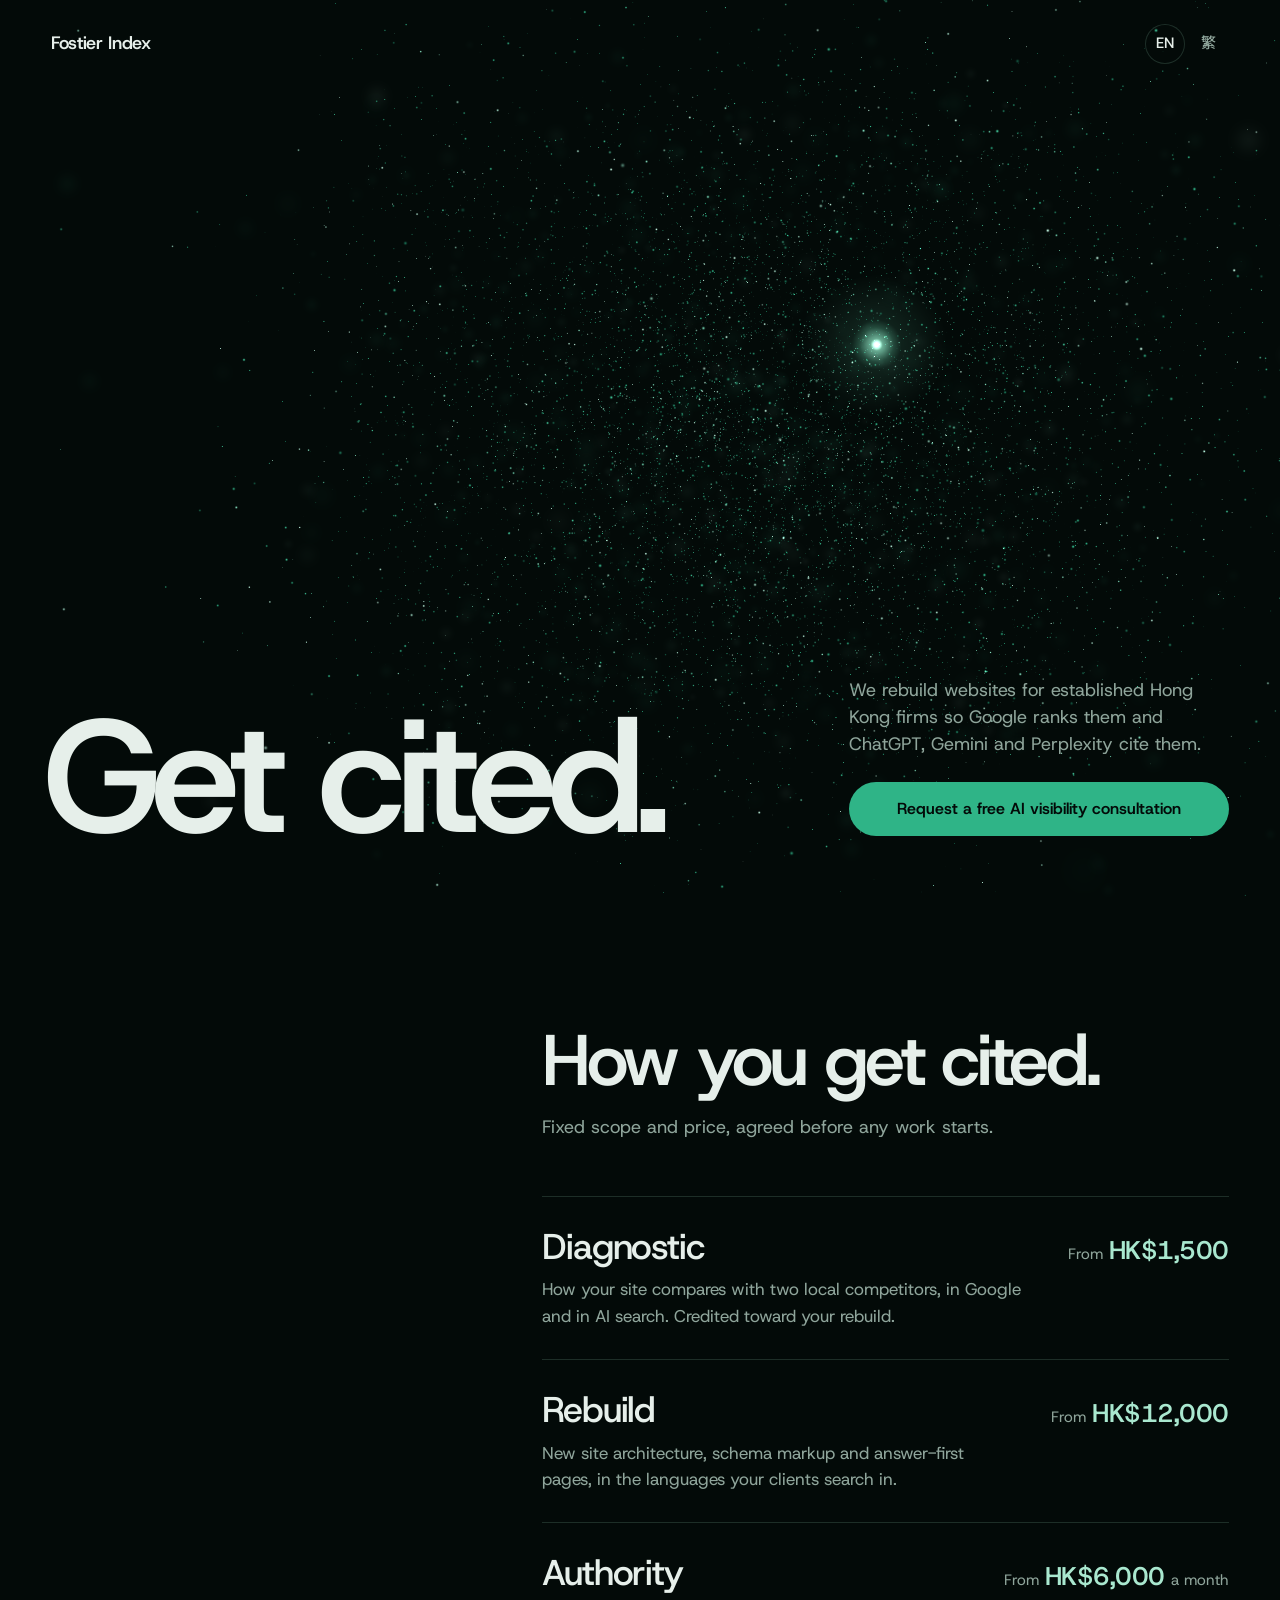
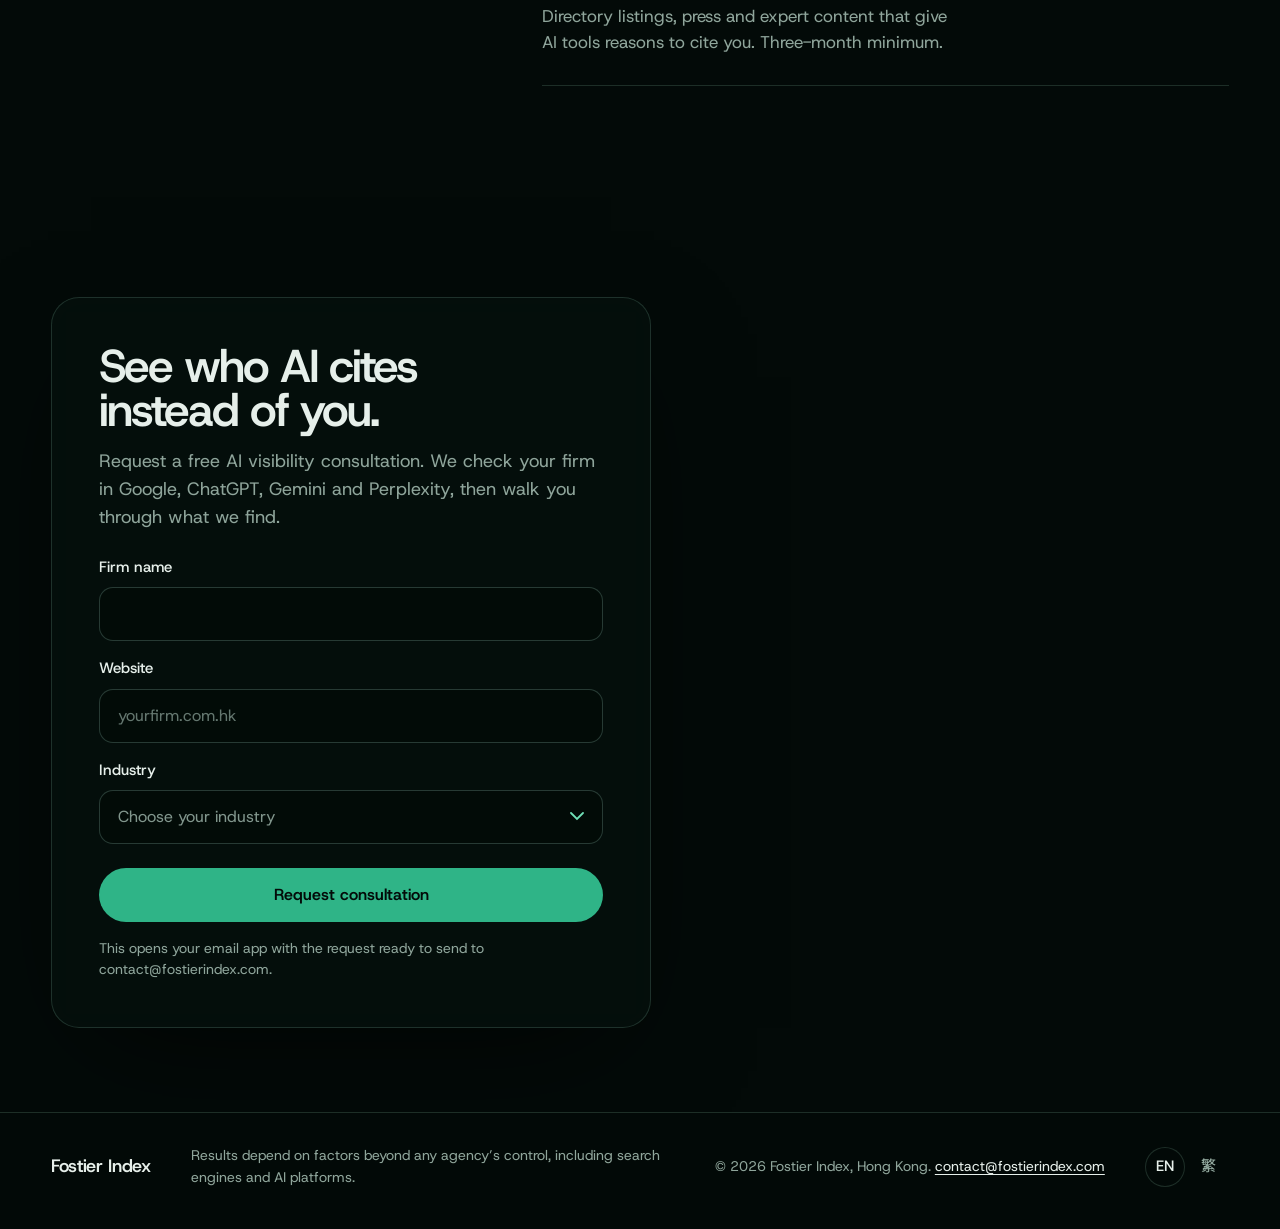
==== site/index.html @ 83406561 "Add Gmail, Outlook and copy fallbacks to the consultation form Browsers without a default email app " ====
<!doctype html>
<html lang="en">
<head>
<meta charset="utf-8">
<meta name="viewport" content="width=device-width, initial-scale=1">
<title>Fostier Index | Get your Hong Kong firm cited by AI search</title>
<meta name="description" content="Fostier Index rebuilds websites for established Hong Kong firms so Google ranks them and ChatGPT, Gemini and Perplexity cite them.">
<link rel="canonical" href="https://fostierindex.com/">
<link rel="alternate" hreflang="en" href="https://fostierindex.com/">
<link rel="alternate" hreflang="zh-Hant-HK" href="https://fostierindex.com/zh-hant/">
<link rel="alternate" hreflang="x-default" href="https://fostierindex.com/">
<meta property="og:type" content="website">
<meta property="og:site_name" content="Fostier Index">
<meta property="og:title" content="Fostier Index | Get your Hong Kong firm cited by AI search">
<meta property="og:description" content="Fostier Index rebuilds websites for established Hong Kong firms so Google ranks them and ChatGPT, Gemini and Perplexity cite them.">
<meta property="og:url" content="https://fostierindex.com/">
<meta property="og:image" content="https://fostierindex.com/assets/og.png">
<meta property="og:image:width" content="1200">
<meta property="og:image:height" content="630">
<meta property="og:locale" content="en_HK">
<meta name="twitter:card" content="summary_large_image">
<meta name="theme-color" content="#030A08">
<link rel="icon" href="assets/favicon.svg" type="image/svg+xml">
<link rel="preconnect" href="https://fonts.googleapis.com">
<link rel="preconnect" href="https://fonts.gstatic.com" crossorigin>
<link rel="stylesheet" href="https://fonts.googleapis.com/css2?family=Host+Grotesk:wght@300..700&family=Noto+Sans+TC:wght@400;500;700&display=swap">
<link rel="stylesheet" href="assets/styles.css">
<script type="application/ld+json">{"@context":"https://schema.org","@graph":[{"@type":"ProfessionalService","@id":"https://fostierindex.com/#org","name":"Fostier Index","url":"https://fostierindex.com/","email":"contact@fostierindex.com","image":"https://fostierindex.com/assets/og.png","description":"Fostier Index rebuilds websites for established Hong Kong firms so Google ranks them and ChatGPT, Gemini and Perplexity cite them.","address":{"@type":"PostalAddress","addressLocality":"Hong Kong","addressCountry":"HK"},"areaServed":{"@type":"City","name":"Hong Kong"},"availableLanguage":["en","zh-Hant"],"knowsAbout":["Search engine optimization","Answer engine optimization","Generative engine optimization"],"makesOffer":[{"@type":"Offer","itemOffered":{"@type":"Service","name":"AEO/GEO Diagnostic"},"priceSpecification":{"@type":"PriceSpecification","priceCurrency":"HKD","minPrice":1500}},{"@type":"Offer","itemOffered":{"@type":"Service","name":"SEO/GEO website rebuild"},"priceSpecification":{"@type":"PriceSpecification","priceCurrency":"HKD","minPrice":12000}},{"@type":"Offer","itemOffered":{"@type":"Service","name":"Monthly authority and GEO retainer"},"priceSpecification":{"@type":"UnitPriceSpecification","priceCurrency":"HKD","minPrice":6000,"unitCode":"MON"}}]},{"@type":"WebPage","@id":"https://fostierindex.com/#page","url":"https://fostierindex.com/","name":"Fostier Index | Get your Hong Kong firm cited by AI search","inLanguage":"en","about":{"@id":"https://fostierindex.com/#org"}}]}</script>
</head>
<body>
<a class="skip" href="#main">Skip to content</a>

<canvas class="stage" data-field aria-hidden="true"></canvas>
<div class="veil" data-veil aria-hidden="true"></div>

<header class="top">
  <a class="word" href="./">Fostier Index</a>
  <nav class="langs" aria-label="Language"><a href="./" hreflang="en" lang="en" aria-label="English" aria-current="page">EN</a><a href="zh-hant/" hreflang="zh-Hant-HK" lang="zh-Hant-HK" aria-label="繁體中文">繁</a></nav>
</header>

<main id="main">
  <section class="hero" data-scene>
    <p class="sr-only">A field of fine jade light, like the sources of the web. One point shines brighter than the rest.</p>
    <h1>Get cited.</h1>
    <div class="hero-side">
      <p class="lede">We rebuild websites for established Hong Kong firms so Google ranks them and ChatGPT, Gemini and Perplexity cite them.</p>
      <a class="btn" href="#consult">Request a free AI visibility consultation</a>
    </div>
  </section>

  <section class="scene services" id="services" data-scene aria-labelledby="svc-h">
    <div class="services-body">
      <h2 id="svc-h">How you get cited.</h2>
      <p class="sub">Fixed scope and price, agreed before any work starts.</p>
      <ol class="menu">
        <li>
          <div class="menu-what"><h3>Diagnostic</h3><p>How your site compares with two local competitors, in Google and in AI search. Credited toward your rebuild.</p></div>
          <p class="price"><span>From</span> <b>HK$1,500</b> <span></span></p>
        </li>
        <li>
          <div class="menu-what"><h3>Rebuild</h3><p>New site architecture, schema markup and answer-first pages, in the languages your clients search in.</p></div>
          <p class="price"><span>From</span> <b>HK$12,000</b> <span></span></p>
        </li>
        <li>
          <div class="menu-what"><h3>Authority</h3><p>Directory listings, press and expert content that give AI tools reasons to cite you. Three-month minimum.</p></div>
          <p class="price"><span>From</span> <b>HK$6,000</b> <span>a month</span></p>
        </li>
      </ol>
    </div>
  </section>

  <section class="scene consult" id="consult" data-scene aria-labelledby="c-h">
    <form class="panel" data-consult data-email="contact@fostierindex.com" data-subject="Free AI visibility consultation" data-opened="Your email app should open with the request filled in.">
      <h2 id="c-h">See who AI cites instead of you.</h2>
      <p class="sub">Request a free AI visibility consultation. We check your firm in Google, ChatGPT, Gemini and Perplexity, then walk you through what we find.</p>
      <div class="field">
        <label for="firm">Firm name</label>
        <input id="firm" name="firm" type="text" autocomplete="organization" required>
      </div>
      <div class="field">
        <label for="site">Website</label>
        <input id="site" name="site" type="text" inputmode="url" autocomplete="url" placeholder="yourfirm.com.hk" required>
      </div>
      <div class="field">
        <label for="industry">Industry</label>
        <select id="industry" name="industry" required>
          <option value="" disabled selected>Choose your industry</option>
          <option value="Law firm">Law firm</option><option value="Medical or dental clinic">Medical or dental clinic</option><option value="Wealth or immigration advisory">Wealth or immigration advisory</option><option value="B2B consultancy">B2B consultancy</option><option value="Property or luxury">Property or luxury</option><option value="Other">Other</option>
        </select>
      </div>
      <button class="btn" type="submit">Request consultation</button>
      <p class="note" data-note role="status">This opens your email app with the request ready to send to contact@fostierindex.com.</p>
      <div class="fallback" data-fallback hidden>
        <p>Nothing opened? Send it another way:</p>
        <div class="fallback-actions">
          <a class="btn btn-quiet" data-gmail target="_blank" rel="noopener">Gmail</a>
          <a class="btn btn-quiet" data-outlook target="_blank" rel="noopener">Outlook</a>
          <button class="btn btn-quiet" type="button" data-copy data-copied="Copied" data-copied-note="Copied. Paste it into an email to contact@fostierindex.com.">Copy request</button>
        </div>
      </div>
    </form>
  </section>
</main>

<footer class="foot">
  <p class="word">Fostier Index</p>
  <p class="foot-promise">Results depend on factors beyond any agency’s control, including search engines and AI platforms.</p>
  <p class="foot-meta">© 2026 Fostier Index, Hong Kong. <a href="mailto:contact@fostierindex.com">contact@fostierindex.com</a></p>
  <nav class="langs" aria-label="Language"><a href="./" hreflang="en" lang="en" aria-label="English" aria-current="page">EN</a><a href="zh-hant/" hreflang="zh-Hant-HK" lang="zh-Hant-HK" aria-label="繁體中文">繁</a></nav>
</footer>

<script src="assets/three.min.js"></script>
<script src="assets/field.js"></script>
<script src="assets/consult.js"></script>
</body>
</html>
---- site/assets/styles.css ----
/* Fostier Index — obsidian and jade. */

:root {
  --obsidian: #030A08;
  --deep: #0D3A2C;
  --jade: #2FB487;
  --jade-hi: #6FE0B6;
  --pale: #A9E8CF;
  --mist: #E6EFEA;
  --muted: #8FA59B;
  --line: rgba(169, 232, 207, .16);

  --sans: "Host Grotesk", "Noto Sans TC", system-ui, -apple-system, "Segoe UI", sans-serif;
  --gutter: clamp(16px, 4vw, 56px);
  --ease: cubic-bezier(.2, .7, .2, 1);
  color-scheme: dark;
}

*, *::before, *::after { box-sizing: border-box; }
html { -webkit-text-size-adjust: 100%; }
body {
  margin: 0;
  background: var(--obsidian);
  color: var(--mist);
  font: 400 1.0625rem/1.55 var(--sans);
  -webkit-font-smoothing: antialiased;
  overflow-x: hidden;
}
h1, p { margin: 0; }
a { color: inherit; }
:focus-visible { outline: 2px solid var(--jade-hi); outline-offset: 4px; border-radius: 4px; }

.sr-only { position: absolute; width: 1px; height: 1px; overflow: hidden; clip: rect(0 0 0 0); clip-path: inset(50%); white-space: nowrap; }
.skip { position: absolute; left: 16px; top: -60px; z-index: 20; padding: 10px 16px; border-radius: 999px; background: var(--jade); color: var(--obsidian); font-weight: 600; text-decoration: none; }
.skip:focus { top: 16px; }

/* ---------- 3D stage ---------- */

.stage { position: fixed; inset: 0; width: 100%; height: 100%; display: block; z-index: 0; }
.no-webgl .stage { background: radial-gradient(60% 50% at 62% 42%, rgba(47, 180, 135, .28), transparent 70%), var(--obsidian); }

.veil { position: fixed; inset: 0; z-index: 1; background: var(--obsidian); opacity: 0; pointer-events: none; }

/* ---------- Header ---------- */

.top {
  position: relative; z-index: 2;
  display: flex; align-items: center; gap: 24px;
  padding: 24px var(--gutter);
}
.word { margin-right: auto; text-decoration: none; font-weight: 600; font-size: 1.125rem; letter-spacing: -0.02em; }
.langs { display: flex; gap: 4px; }
.langs a { display: inline-grid; place-items: center; min-width: 40px; height: 40px; border-radius: 999px; text-decoration: none; font-size: .9375rem; font-weight: 500; color: var(--muted); }
.langs a:hover { color: var(--mist); }
.langs a[aria-current="page"] { color: var(--mist); box-shadow: inset 0 0 0 1px var(--line); }

.btn {
  display: inline-flex; align-items: center; justify-content: center;
  min-height: 54px; padding: 0 26px; border-radius: 999px;
  background: var(--jade); color: var(--obsidian);
  font: 600 1rem/1.15 var(--sans); text-decoration: none; text-align: center;
  box-shadow: 0 0 0 0 rgba(47, 180, 135, 0);
  transition: background-color .25s var(--ease), box-shadow .25s var(--ease);
}
.btn:hover { background: var(--jade-hi); box-shadow: 0 0 40px rgba(47, 180, 135, .45); }
.btn-quiet { min-height: 42px; padding: 0 18px; background: transparent; color: var(--mist); box-shadow: inset 0 0 0 1px var(--line); font-size: .9375rem; }
.btn-quiet:hover { background: rgba(169, 232, 207, .08); box-shadow: inset 0 0 0 1px rgba(169, 232, 207, .4); }

/* ---------- Hero ---------- */

main { position: relative; z-index: 2; }

.hero {
  min-height: calc(100svh - 88px);
  display: grid;
  grid-template-columns: minmax(0, 1fr) minmax(0, 380px);
  align-items: end;
  gap: 32px 56px;
  padding: 0 var(--gutter) clamp(32px, 6vh, 64px);
  pointer-events: none;
}
.hero a { pointer-events: auto; }

.hero h1 {
  font-size: clamp(4.25rem, 12.5vw, 13rem);
  font-weight: 600;
  line-height: .86;
  letter-spacing: -0.055em;
  margin-left: -0.05em;
  color: var(--mist);
}
:lang(zh-Hant-HK) .hero h1 { font-family: "Noto Sans TC", var(--sans); font-weight: 700; letter-spacing: 0; line-height: 1; font-size: clamp(3.5rem, 10vw, 10rem); }

.hero-side { display: grid; gap: 24px; padding-bottom: .6rem; }
.lede { font-size: 1.125rem; line-height: 1.5; color: var(--muted); text-wrap: pretty; }
:lang(zh-Hant-HK) .lede { line-height: 1.8; }

/* ---------- Scenes after the hero ---------- */

.scene {
  position: relative;
  min-height: 100svh;
  display: grid;
  align-items: center;
  padding: clamp(96px, 14vh, 160px) var(--gutter);
}

h2 {
  margin: 0;
  font-size: clamp(2.5rem, 5.6vw, 5.5rem);
  font-weight: 600;
  line-height: .95;
  letter-spacing: -0.045em;
  text-wrap: balance;
}
:lang(zh-Hant-HK) h2 { font-family: "Noto Sans TC", var(--sans); font-weight: 700; letter-spacing: 0; line-height: 1.15; }
.sub { margin-top: 20px; max-width: 46ch; font-size: 1.125rem; line-height: 1.55; color: var(--muted); text-wrap: pretty; }
:lang(zh-Hant-HK) .sub { line-height: 1.8; }

/* Services: a price list on the right, the prism on the left */
.services { grid-template-columns: minmax(0, 5fr) minmax(0, 7fr); }
.services-body { grid-column: 2; }
.menu { list-style: none; margin: clamp(40px, 6vh, 64px) 0 0; padding: 0; border-bottom: 1px solid var(--line); }
.menu li {
  display: grid; grid-template-columns: minmax(0, 1fr) auto; gap: 8px 40px; align-items: baseline;
  padding: 30px 0; border-top: 1px solid var(--line);
}
.menu h3 { margin: 0; font-size: clamp(1.75rem, 2.8vw, 2.5rem); font-weight: 500; letter-spacing: -0.03em; line-height: 1.1; }
.menu-what p { margin-top: 10px; max-width: 44ch; color: var(--muted); text-wrap: pretty; }
.price { display: flex; align-items: baseline; gap: .4em; white-space: nowrap; color: var(--muted); font-size: .9375rem; }
.price b { font-size: clamp(1.375rem, 2vw, 1.75rem); font-weight: 600; letter-spacing: -0.02em; color: var(--pale); font-variant-numeric: tabular-nums; }
.price span:empty { display: none; }

/* Consultation: a glass panel on the left, the prism on the right */
.consult { grid-template-columns: minmax(0, 600px) minmax(0, 1fr); padding-block: clamp(64px, 9vh, 120px); }
.panel {
  display: grid; gap: 16px;
  padding: clamp(28px, 4vw, 48px);
  border-radius: 28px;
  background: rgba(5, 18, 14, .66);
  box-shadow: inset 0 0 0 1px var(--line), 0 40px 120px -40px rgba(0, 0, 0, .8);
  backdrop-filter: blur(16px); -webkit-backdrop-filter: blur(16px);
}
.panel h2 { font-size: clamp(2.125rem, 3.6vw, 3.25rem); }
.panel .sub { margin: 0 0 8px; }
.field { display: grid; gap: 8px; }
.field label { font-size: .9375rem; font-weight: 500; color: var(--mist); }
.field input, .field select {
  width: 100%; min-height: 54px; padding: 0 18px;
  border: 1px solid rgba(169, 232, 207, .22); border-radius: 14px;
  background: rgba(3, 10, 8, .7); color: var(--mist);
  font: 400 1rem/1.2 var(--sans);
  transition: border-color .2s var(--ease), box-shadow .2s var(--ease);
}
.field input::placeholder { color: rgba(143, 165, 155, .7); }
.field select {
  appearance: none; -webkit-appearance: none; cursor: pointer;
  padding-right: 48px;
  background-image: url("data:image/svg+xml,%3Csvg xmlns='http://www.w3.org/2000/svg' width='14' height='9' viewBox='0 0 14 9'%3E%3Cpath d='M1 1l6 6 6-6' fill='none' stroke='%236FE0B6' stroke-width='1.8' stroke-linecap='round'/%3E%3C/svg%3E");
  background-repeat: no-repeat; background-position: right 18px center;
}
.field select:invalid { color: rgba(143, 165, 155, .9); }
.field option { background: #07150f; color: var(--mist); }
.field input:hover, .field select:hover { border-color: rgba(169, 232, 207, .4); }
.field input:focus, .field select:focus { outline: none; border-color: var(--jade-hi); box-shadow: 0 0 0 3px rgba(47, 180, 135, .25); }
.panel .btn { margin-top: 8px; width: 100%; border: 0; cursor: pointer; }
.note { font-size: .875rem; line-height: 1.5; color: var(--muted); }
.note.done { color: var(--pale); }
.fallback { display: grid; gap: 10px; font-size: .875rem; color: var(--muted); }
.fallback[hidden] { display: none; }
.fallback-actions { display: flex; flex-wrap: wrap; gap: 8px; }
.panel .fallback .btn { width: auto; margin-top: 0; min-height: 40px; padding: 0 16px; font-size: .875rem; cursor: pointer; border: 0; }

/* Footer */
.foot {
  position: relative; z-index: 2;
  display: grid; grid-template-columns: auto minmax(0, 1fr) auto auto; align-items: center; gap: 16px 40px;
  padding: 32px var(--gutter) 40px;
  border-top: 1px solid var(--line);
  background: rgba(3, 10, 8, .85);
  font-size: .875rem; color: var(--muted);
}
.foot .word { margin: 0; color: var(--mist); }
.foot-promise { max-width: 60ch; text-wrap: pretty; }
.foot-meta a { color: var(--mist); text-underline-offset: 3px; }

/* 404 */
.lost-page { background: radial-gradient(60% 50% at 70% 40%, rgba(47, 180, 135, .22), transparent 70%), var(--obsidian); min-height: 100vh; }
.lost { display: grid; gap: 24px; justify-items: start; padding: 12vh var(--gutter); }
.lost h1 { font-size: clamp(3rem, 8vw, 7rem); font-weight: 600; letter-spacing: -0.05em; line-height: .95; }

@media (max-width: 959px) {
  .services, .consult { grid-template-columns: 1fr; }
  .services-body { grid-column: 1; }
  .foot { grid-template-columns: 1fr; }
}

@media (max-width: 959px) {
  .services { align-items: start; padding-top: 38svh; }
  .consult { align-items: start; padding-top: 30svh; }
}

@media (max-width: 860px) {
  .hero { grid-template-columns: 1fr; align-content: end; gap: 20px; }
  .hero-side { padding-bottom: 0; }
}

@media (max-width: 560px) {
  .top { gap: 8px; padding-block: 16px; }
  .hero .btn { width: 100%; }
  .hero h1 { font-size: clamp(4.25rem, 19vw, 5.25rem); }
  .menu li { grid-template-columns: 1fr; padding: 24px 0; }
  .price { margin-top: 6px; }
  .panel { border-radius: 22px; }
}

@media (prefers-reduced-motion: reduce) {
  *, *::before, *::after { transition-duration: .01ms !important; animation: none !important; }
}

:lang(zh-Hant-HK) .menu-what p, :lang(zh-Hant-HK) .note { line-height: 1.8; }
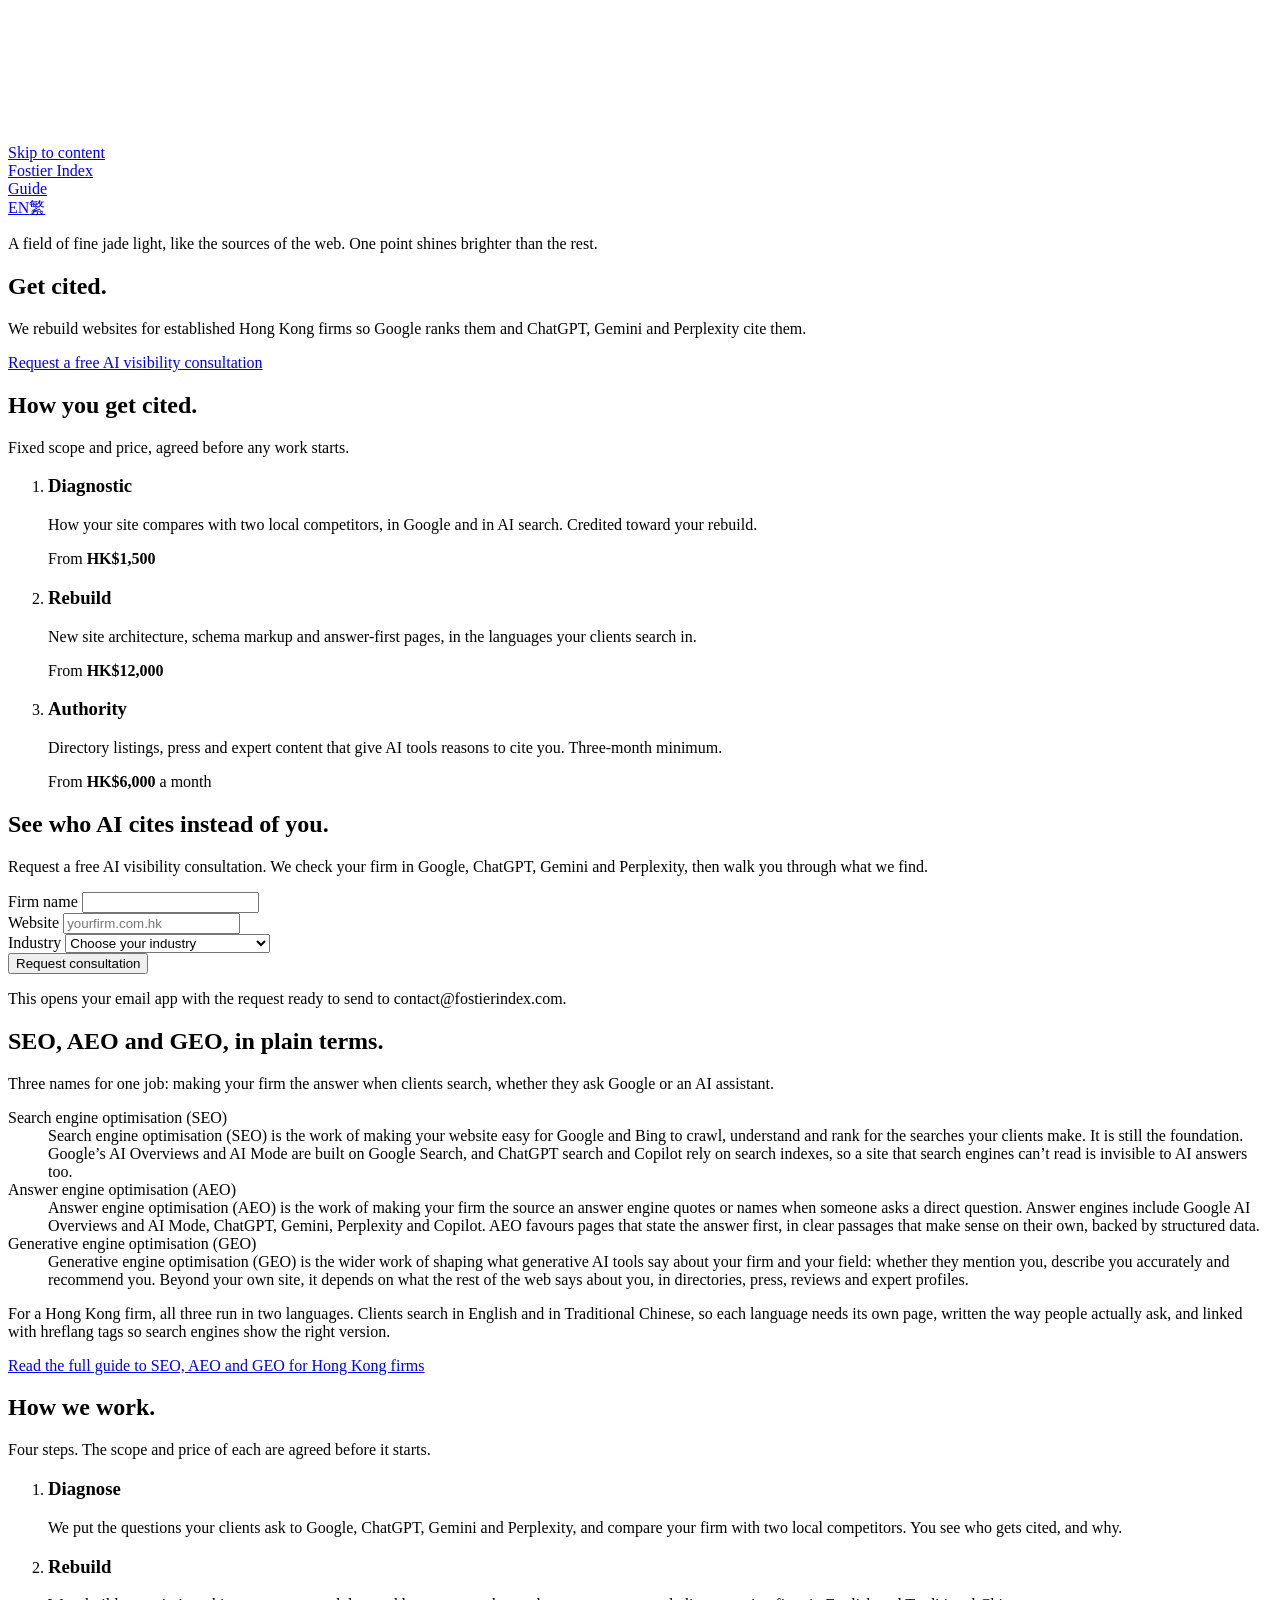
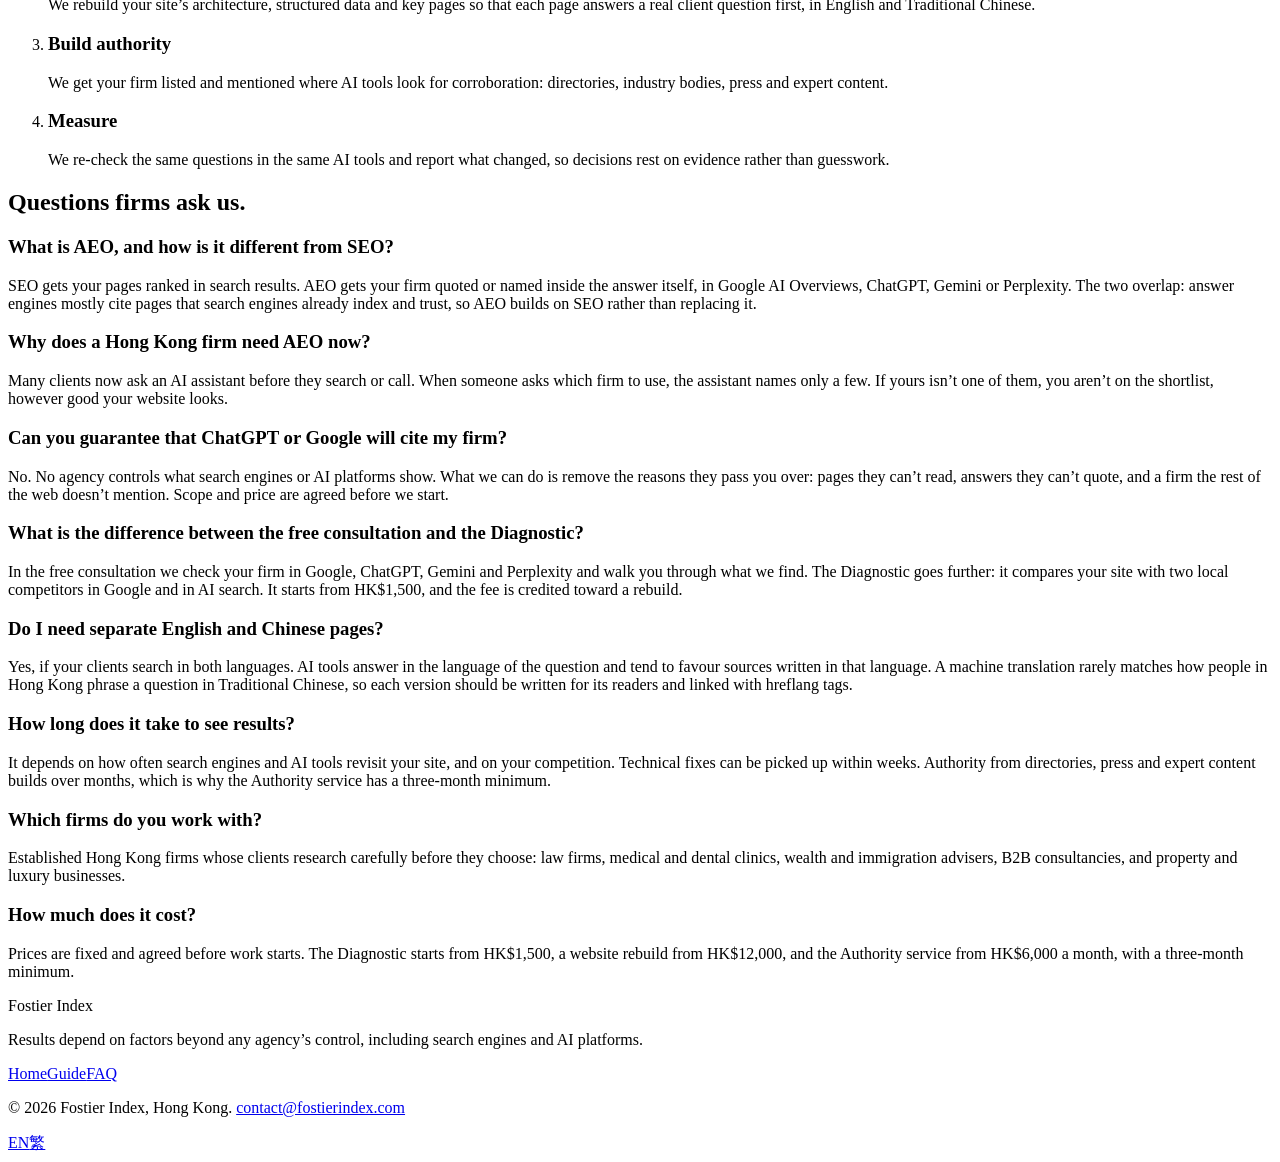
==== commit ee2525eb: "AEO: answer-first content, guide page, expanded JSON-LD, crawler files and headers - Home (EN and zh" ====
--- a/site/index.html
+++ b/site/index.html
@@ -18,14 +18,16 @@
 <meta property="og:image:width" content="1200">
 <meta property="og:image:height" content="630">
 <meta property="og:locale" content="en_HK">
+<meta property="og:locale:alternate" content="zh_HK">
 <meta name="twitter:card" content="summary_large_image">
 <meta name="theme-color" content="#030A08">
-<link rel="icon" href="assets/favicon.svg" type="image/svg+xml">
+<link rel="icon" href="/assets/favicon.svg?v=d45d0d1fda" type="image/svg+xml">
 <link rel="preconnect" href="https://fonts.googleapis.com">
 <link rel="preconnect" href="https://fonts.gstatic.com" crossorigin>
 <link rel="stylesheet" href="https://fonts.googleapis.com/css2?family=Host+Grotesk:wght@300..700&family=Noto+Sans+TC:wght@400;500;700&display=swap">
-<link rel="stylesheet" href="assets/styles.css">
-<script type="application/ld+json">{"@context":"https://schema.org","@graph":[{"@type":"ProfessionalService","@id":"https://fostierindex.com/#org","name":"Fostier Index","url":"https://fostierindex.com/","email":"contact@fostierindex.com","image":"https://fostierindex.com/assets/og.png","description":"Fostier Index rebuilds websites for established Hong Kong firms so Google ranks them and ChatGPT, Gemini and Perplexity cite them.","address":{"@type":"PostalAddress","addressLocality":"Hong Kong","addressCountry":"HK"},"areaServed":{"@type":"City","name":"Hong Kong"},"availableLanguage":["en","zh-Hant"],"knowsAbout":["Search engine optimization","Answer engine optimization","Generative engine optimization"],"makesOffer":[{"@type":"Offer","itemOffered":{"@type":"Service","name":"AEO/GEO Diagnostic"},"priceSpecification":{"@type":"PriceSpecification","priceCurrency":"HKD","minPrice":1500}},{"@type":"Offer","itemOffered":{"@type":"Service","name":"SEO/GEO website rebuild"},"priceSpecification":{"@type":"PriceSpecification","priceCurrency":"HKD","minPrice":12000}},{"@type":"Offer","itemOffered":{"@type":"Service","name":"Monthly authority and GEO retainer"},"priceSpecification":{"@type":"UnitPriceSpecification","priceCurrency":"HKD","minPrice":6000,"unitCode":"MON"}}]},{"@type":"WebPage","@id":"https://fostierindex.com/#page","url":"https://fostierindex.com/","name":"Fostier Index | Get your Hong Kong firm cited by AI search","inLanguage":"en","about":{"@id":"https://fostierindex.com/#org"}}]}</script>
+<link rel="stylesheet" href="/assets/styles.css?v=5ec2d3585e">
+<script type="application/ld+json">{"@context":"https://schema.org","@graph":[{"@type":"ProfessionalService","@id":"https://fostierindex.com/#org","name":"Fostier Index","url":"https://fostierindex.com/","logo":{"@type":"ImageObject","@id":"https://fostierindex.com/#logo","url":"https://fostierindex.com/assets/logo.png","contentUrl":"https://fostierindex.com/assets/logo.png","width":512,"height":512,"caption":"Fostier Index"},"image":"https://fostierindex.com/assets/og.png","description":"Fostier Index rebuilds websites for established Hong Kong firms so Google ranks them and ChatGPT, Gemini and Perplexity cite them.","slogan":"Get cited.","email":"contact@fostierindex.com","address":{"@type":"PostalAddress","addressLocality":"Hong Kong","addressCountry":"HK"},"areaServed":{"@type":"AdministrativeArea","name":"Hong Kong","sameAs":"https://www.wikidata.org/wiki/Q8646"},"availableLanguage":[{"@type":"Language","name":"English","alternateName":"en"},{"@type":"Language","name":"Chinese (Traditional, Hong Kong)","alternateName":"zh-Hant-HK"}],"contactPoint":[{"@type":"ContactPoint","contactType":"sales","email":"contact@fostierindex.com","url":"https://fostierindex.com/#consult","areaServed":"HK","availableLanguage":["English","Chinese"]}],"knowsAbout":["Search engine optimization","Answer engine optimization","Generative engine optimization","Structured data","International SEO"],"hasOfferCatalog":{"@type":"OfferCatalog","name":"How you get cited.","itemListElement":[{"@type":"Offer","itemOffered":{"@id":"https://fostierindex.com/#service-diagnostic"},"priceSpecification":{"@type":"PriceSpecification","priceCurrency":"HKD","minPrice":1500},"url":"https://fostierindex.com/#services"},{"@type":"Offer","itemOffered":{"@id":"https://fostierindex.com/#service-rebuild"},"priceSpecification":{"@type":"PriceSpecification","priceCurrency":"HKD","minPrice":12000},"url":"https://fostierindex.com/#services"},{"@type":"Offer","itemOffered":{"@id":"https://fostierindex.com/#service-authority"},"priceSpecification":{"@type":"UnitPriceSpecification","priceCurrency":"HKD","minPrice":6000,"unitCode":"MON","referenceQuantity":{"@type":"QuantitativeValue","value":1,"unitCode":"MON"}},"url":"https://fostierindex.com/#services"}]}},{"@type":"WebSite","@id":"https://fostierindex.com/#website","url":"https://fostierindex.com/","name":"Fostier Index","inLanguage":["en","zh-Hant-HK"],"publisher":{"@id":"https://fostierindex.com/#org"}},{"@type":"Service","@id":"https://fostierindex.com/#service-diagnostic","name":"AEO/GEO Diagnostic","description":"How your site compares with two local competitors, in Google and in AI search. Credited toward your rebuild.","serviceType":"AEO and GEO audit","provider":{"@id":"https://fostierindex.com/#org"},"areaServed":{"@type":"AdministrativeArea","name":"Hong Kong","sameAs":"https://www.wikidata.org/wiki/Q8646"},"availableLanguage":[{"@type":"Language","name":"English","alternateName":"en"},{"@type":"Language","name":"Chinese (Traditional, Hong Kong)","alternateName":"zh-Hant-HK"}],"offers":{"@type":"Offer","priceSpecification":{"@type":"PriceSpecification","priceCurrency":"HKD","minPrice":1500}}},{"@type":"Service","@id":"https://fostierindex.com/#service-rebuild","name":"SEO/GEO website rebuild","description":"New site architecture, schema markup and answer-first pages, in the languages your clients search in.","serviceType":"Website redesign for SEO, AEO and GEO","provider":{"@id":"https://fostierindex.com/#org"},"areaServed":{"@type":"AdministrativeArea","name":"Hong Kong","sameAs":"https://www.wikidata.org/wiki/Q8646"},"availableLanguage":[{"@type":"Language","name":"English","alternateName":"en"},{"@type":"Language","name":"Chinese (Traditional, Hong Kong)","alternateName":"zh-Hant-HK"}],"offers":{"@type":"Offer","priceSpecification":{"@type":"PriceSpecification","priceCurrency":"HKD","minPrice":12000}}},{"@type":"Service","@id":"https://fostierindex.com/#service-authority","name":"Monthly authority and GEO retainer","description":"Directory listings, press and expert content that give AI tools reasons to cite you. Three-month minimum.","serviceType":"Authority building and GEO retainer","provider":{"@id":"https://fostierindex.com/#org"},"areaServed":{"@type":"AdministrativeArea","name":"Hong Kong","sameAs":"https://www.wikidata.org/wiki/Q8646"},"availableLanguage":[{"@type":"Language","name":"English","alternateName":"en"},{"@type":"Language","name":"Chinese (Traditional, Hong Kong)","alternateName":"zh-Hant-HK"}],"offers":{"@type":"Offer","priceSpecification":{"@type":"UnitPriceSpecification","priceCurrency":"HKD","minPrice":6000,"unitCode":"MON","referenceQuantity":{"@type":"QuantitativeValue","value":1,"unitCode":"MON"}}}},{"@type":"WebPage","@id":"https://fostierindex.com/#page","url":"https://fostierindex.com/","name":"Fostier Index | Get your Hong Kong firm cited by AI search","description":"Fostier Index rebuilds websites for established Hong Kong firms so Google ranks them and ChatGPT, Gemini and Perplexity cite them.","inLanguage":"en","isPartOf":{"@id":"https://fostierindex.com/#website"},"about":{"@id":"https://fostierindex.com/#org"},"primaryImageOfPage":{"@type":"ImageObject","url":"https://fostierindex.com/assets/og.png"},"dateModified":"2026-11-28","hasPart":[{"@id":"https://fostierindex.com/#faq"},{"@id":"https://fostierindex.com/#definitions"}]},{"@type":"FAQPage","@id":"https://fostierindex.com/#faq","url":"https://fostierindex.com/#faq","name":"Questions firms ask us.","inLanguage":"en","isPartOf":{"@id":"https://fostierindex.com/#page"},"mainEntity":[{"@type":"Question","name":"What is AEO, and how is it different from SEO?","acceptedAnswer":{"@type":"Answer","text":"SEO gets your pages ranked in search results. AEO gets your firm quoted or named inside the answer itself, in Google AI Overviews, ChatGPT, Gemini or Perplexity. The two overlap: answer engines mostly cite pages that search engines already index and trust, so AEO builds on SEO rather than replacing it."}},{"@type":"Question","name":"Why does a Hong Kong firm need AEO now?","acceptedAnswer":{"@type":"Answer","text":"Many clients now ask an AI assistant before they search or call. When someone asks which firm to use, the assistant names only a few. If yours isn’t one of them, you aren’t on the shortlist, however good your website looks."}},{"@type":"Question","name":"Can you guarantee that ChatGPT or Google will cite my firm?","acceptedAnswer":{"@type":"Answer","text":"No. No agency controls what search engines or AI platforms show. What we can do is remove the reasons they pass you over: pages they can’t read, answers they can’t quote, and a firm the rest of the web doesn’t mention. Scope and price are agreed before we start."}},{"@type":"Question","name":"What is the difference between the free consultation and the Diagnostic?","acceptedAnswer":{"@type":"Answer","text":"In the free consultation we check your firm in Google, ChatGPT, Gemini and Perplexity and walk you through what we find. The Diagnostic goes further: it compares your site with two local competitors in Google and in AI search. It starts from HK$1,500, and the fee is credited toward a rebuild."}},{"@type":"Question","name":"Do I need separate English and Chinese pages?","acceptedAnswer":{"@type":"Answer","text":"Yes, if your clients search in both languages. AI tools answer in the language of the question and tend to favour sources written in that language. A machine translation rarely matches how people in Hong Kong phrase a question in Traditional Chinese, so each version should be written for its readers and linked with hreflang tags."}},{"@type":"Question","name":"How long does it take to see results?","acceptedAnswer":{"@type":"Answer","text":"It depends on how often search engines and AI tools revisit your site, and on your competition. Technical fixes can be picked up within weeks. Authority from directories, press and expert content builds over months, which is why the Authority service has a three-month minimum."}},{"@type":"Question","name":"Which firms do you work with?","acceptedAnswer":{"@type":"Answer","text":"Established Hong Kong firms whose clients research carefully before they choose: law firms, medical and dental clinics, wealth and immigration advisers, B2B consultancies, and property and luxury businesses."}},{"@type":"Question","name":"How much does it cost?","acceptedAnswer":{"@type":"Answer","text":"Prices are fixed and agreed before work starts. The Diagnostic starts from HK$1,500, a website rebuild from HK$12,000, and the Authority service from HK$6,000 a month, with a three-month minimum."}}]},{"@type":"DefinedTermSet","@id":"https://fostierindex.com/#definitions","name":"SEO, AEO and GEO, in plain terms.","inLanguage":"en","hasDefinedTerm":[{"@type":"DefinedTerm","@id":"https://fostierindex.com/#term-seo","name":"Search engine optimisation","alternateName":"SEO","description":"Search engine optimisation (SEO) is the work of making your website easy for Google and Bing to crawl, understand and rank for the searches your clients make. It is still the foundation. Google’s AI Overviews and AI Mode are built on Google Search, and ChatGPT search and Copilot rely on search indexes, so a site that search engines can’t read is invisible to AI answers too.","inDefinedTermSet":{"@id":"https://fostierindex.com/#definitions"}},{"@type":"DefinedTerm","@id":"https://fostierindex.com/#term-aeo","name":"Answer engine optimisation","alternateName":"AEO","description":"Answer engine optimisation (AEO) is the work of making your firm the source an answer engine quotes or names when someone asks a direct question. Answer engines include Google AI Overviews and AI Mode, ChatGPT, Gemini, Perplexity and Copilot. AEO favours pages that state the answer first, in clear passages that make sense on their own, backed by structured data.","inDefinedTermSet":{"@id":"https://fostierindex.com/#definitions"}},{"@type":"DefinedTerm","@id":"https://fostierindex.com/#term-geo","name":"Generative engine optimisation","alternateName":"GEO","description":"Generative engine optimisation (GEO) is the wider work of shaping what generative AI tools say about your firm and your field: whether they mention you, describe you accurately and recommend you. Beyond your own site, it depends on what the rest of the web says about you, in directories, press, reviews and expert profiles.","inDefinedTermSet":{"@id":"https://fostierindex.com/#definitions"}}]}]}</script>
+
 </head>
 <body>
 <a class="skip" href="#main">Skip to content</a>
@@ -34,9 +36,11 @@
 <div class="veil" data-veil aria-hidden="true"></div>
 
 <header class="top">
-  <a class="word" href="./">Fostier Index</a>
-  <nav class="langs" aria-label="Language"><a href="./" hreflang="en" lang="en" aria-label="English" aria-current="page">EN</a><a href="zh-hant/" hreflang="zh-Hant-HK" lang="zh-Hant-HK" aria-label="繁體中文">繁</a></nav>
+  <a class="word" href="/">Fostier Index</a>
+  <nav class="top-links" aria-label="Site"><a href="/aeo-guide/">Guide</a></nav>
+  <nav class="langs" aria-label="Language"><a href="/" hreflang="en" lang="en" aria-label="English" aria-current="page">EN</a><a href="/zh-hant/" hreflang="zh-Hant-HK" lang="zh-Hant-HK" aria-label="繁體中文">繁</a></nav>
 </header>
+
 
 <main id="main">
   <section class="hero" data-scene>
@@ -100,17 +104,47 @@
       </div>
     </form>
   </section>
+  <div class="read">
+    <section class="read-sec" id="definitions" aria-labelledby="def-h">
+      <div class="read-head">
+        <h2 id="def-h">SEO, AEO and GEO, in plain terms.</h2>
+        <p class="sub">Three names for one job: making your firm the answer when clients search, whether they ask Google or an AI assistant.</p>
+      </div>
+      <div class="read-body">
+        <dl class="defs"><div class="def" id="term-seo"><dt>Search engine optimisation (SEO)</dt><dd>Search engine optimisation (SEO) is the work of making your website easy for Google and Bing to crawl, understand and rank for the searches your clients make. It is still the foundation. Google’s AI Overviews and AI Mode are built on Google Search, and ChatGPT search and Copilot rely on search indexes, so a site that search engines can’t read is invisible to AI answers too.</dd></div><div class="def" id="term-aeo"><dt>Answer engine optimisation (AEO)</dt><dd>Answer engine optimisation (AEO) is the work of making your firm the source an answer engine quotes or names when someone asks a direct question. Answer engines include Google AI Overviews and AI Mode, ChatGPT, Gemini, Perplexity and Copilot. AEO favours pages that state the answer first, in clear passages that make sense on their own, backed by structured data.</dd></div><div class="def" id="term-geo"><dt>Generative engine optimisation (GEO)</dt><dd>Generative engine optimisation (GEO) is the wider work of shaping what generative AI tools say about your firm and your field: whether they mention you, describe you accurately and recommend you. Beyond your own site, it depends on what the rest of the web says about you, in directories, press, reviews and expert profiles.</dd></div></dl>
+        <p class="read-note">For a Hong Kong firm, all three run in two languages. Clients search in English and in Traditional Chinese, so each language needs its own page, written the way people actually ask, and linked with hreflang tags so search engines show the right version.</p>
+        <p class="read-more"><a href="/aeo-guide/">Read the full guide to SEO, AEO and GEO for Hong Kong firms</a></p>
+      </div>
+    </section>
+
+    <section class="read-sec" id="method" aria-labelledby="method-h">
+      <div class="read-head">
+        <h2 id="method-h">How we work.</h2>
+        <p class="sub">Four steps. The scope and price of each are agreed before it starts.</p>
+      </div>
+      <ol class="steps read-body"><li><h3>Diagnose</h3><p>We put the questions your clients ask to Google, ChatGPT, Gemini and Perplexity, and compare your firm with two local competitors. You see who gets cited, and why.</p></li><li><h3>Rebuild</h3><p>We rebuild your site’s architecture, structured data and key pages so that each page answers a real client question first, in English and Traditional Chinese.</p></li><li><h3>Build authority</h3><p>We get your firm listed and mentioned where AI tools look for corroboration: directories, industry bodies, press and expert content.</p></li><li><h3>Measure</h3><p>We re-check the same questions in the same AI tools and report what changed, so decisions rest on evidence rather than guesswork.</p></li></ol>
+    </section>
+
+    <section class="read-sec" id="faq" aria-labelledby="faq-h">
+      <div class="read-head">
+        <h2 id="faq-h">Questions firms ask us.</h2>
+      </div>
+      <div class="faq read-body"><div class="qa" id="faq-1"><h3>What is AEO, and how is it different from SEO?</h3><p>SEO gets your pages ranked in search results. AEO gets your firm quoted or named inside the answer itself, in Google AI Overviews, ChatGPT, Gemini or Perplexity. The two overlap: answer engines mostly cite pages that search engines already index and trust, so AEO builds on SEO rather than replacing it.</p></div><div class="qa" id="faq-2"><h3>Why does a Hong Kong firm need AEO now?</h3><p>Many clients now ask an AI assistant before they search or call. When someone asks which firm to use, the assistant names only a few. If yours isn’t one of them, you aren’t on the shortlist, however good your website looks.</p></div><div class="qa" id="faq-3"><h3>Can you guarantee that ChatGPT or Google will cite my firm?</h3><p>No. No agency controls what search engines or AI platforms show. What we can do is remove the reasons they pass you over: pages they can’t read, answers they can’t quote, and a firm the rest of the web doesn’t mention. Scope and price are agreed before we start.</p></div><div class="qa" id="faq-4"><h3>What is the difference between the free consultation and the Diagnostic?</h3><p>In the free consultation we check your firm in Google, ChatGPT, Gemini and Perplexity and walk you through what we find. The Diagnostic goes further: it compares your site with two local competitors in Google and in AI search. It starts from HK$1,500, and the fee is credited toward a rebuild.</p></div><div class="qa" id="faq-5"><h3>Do I need separate English and Chinese pages?</h3><p>Yes, if your clients search in both languages. AI tools answer in the language of the question and tend to favour sources written in that language. A machine translation rarely matches how people in Hong Kong phrase a question in Traditional Chinese, so each version should be written for its readers and linked with hreflang tags.</p></div><div class="qa" id="faq-6"><h3>How long does it take to see results?</h3><p>It depends on how often search engines and AI tools revisit your site, and on your competition. Technical fixes can be picked up within weeks. Authority from directories, press and expert content builds over months, which is why the Authority service has a three-month minimum.</p></div><div class="qa" id="faq-7"><h3>Which firms do you work with?</h3><p>Established Hong Kong firms whose clients research carefully before they choose: law firms, medical and dental clinics, wealth and immigration advisers, B2B consultancies, and property and luxury businesses.</p></div><div class="qa" id="faq-8"><h3>How much does it cost?</h3><p>Prices are fixed and agreed before work starts. The Diagnostic starts from HK$1,500, a website rebuild from HK$12,000, and the Authority service from HK$6,000 a month, with a three-month minimum.</p></div></div>
+    </section>
+  </div>
 </main>
 
 <footer class="foot">
   <p class="word">Fostier Index</p>
   <p class="foot-promise">Results depend on factors beyond any agency’s control, including search engines and AI platforms.</p>
+  <nav class="foot-links" aria-label="Site"><a href="/">Home</a><a href="/aeo-guide/">Guide</a><a href="/#faq">FAQ</a></nav>
   <p class="foot-meta">© 2026 Fostier Index, Hong Kong. <a href="mailto:contact@fostierindex.com">contact@fostierindex.com</a></p>
-  <nav class="langs" aria-label="Language"><a href="./" hreflang="en" lang="en" aria-label="English" aria-current="page">EN</a><a href="zh-hant/" hreflang="zh-Hant-HK" lang="zh-Hant-HK" aria-label="繁體中文">繁</a></nav>
+  <nav class="langs" aria-label="Language"><a href="/" hreflang="en" lang="en" aria-label="English" aria-current="page">EN</a><a href="/zh-hant/" hreflang="zh-Hant-HK" lang="zh-Hant-HK" aria-label="繁體中文">繁</a></nav>
 </footer>
 
-<script src="assets/three.min.js"></script>
-<script src="assets/field.js"></script>
-<script src="assets/consult.js"></script>
+
+<script src="/assets/three.min.js?v=8a5f724990" defer></script>
+<script src="/assets/field.js?v=35088fe196" defer></script>
+<script src="/assets/consult.js?v=4a2dd5df2c" defer></script>
 </body>
 </html>
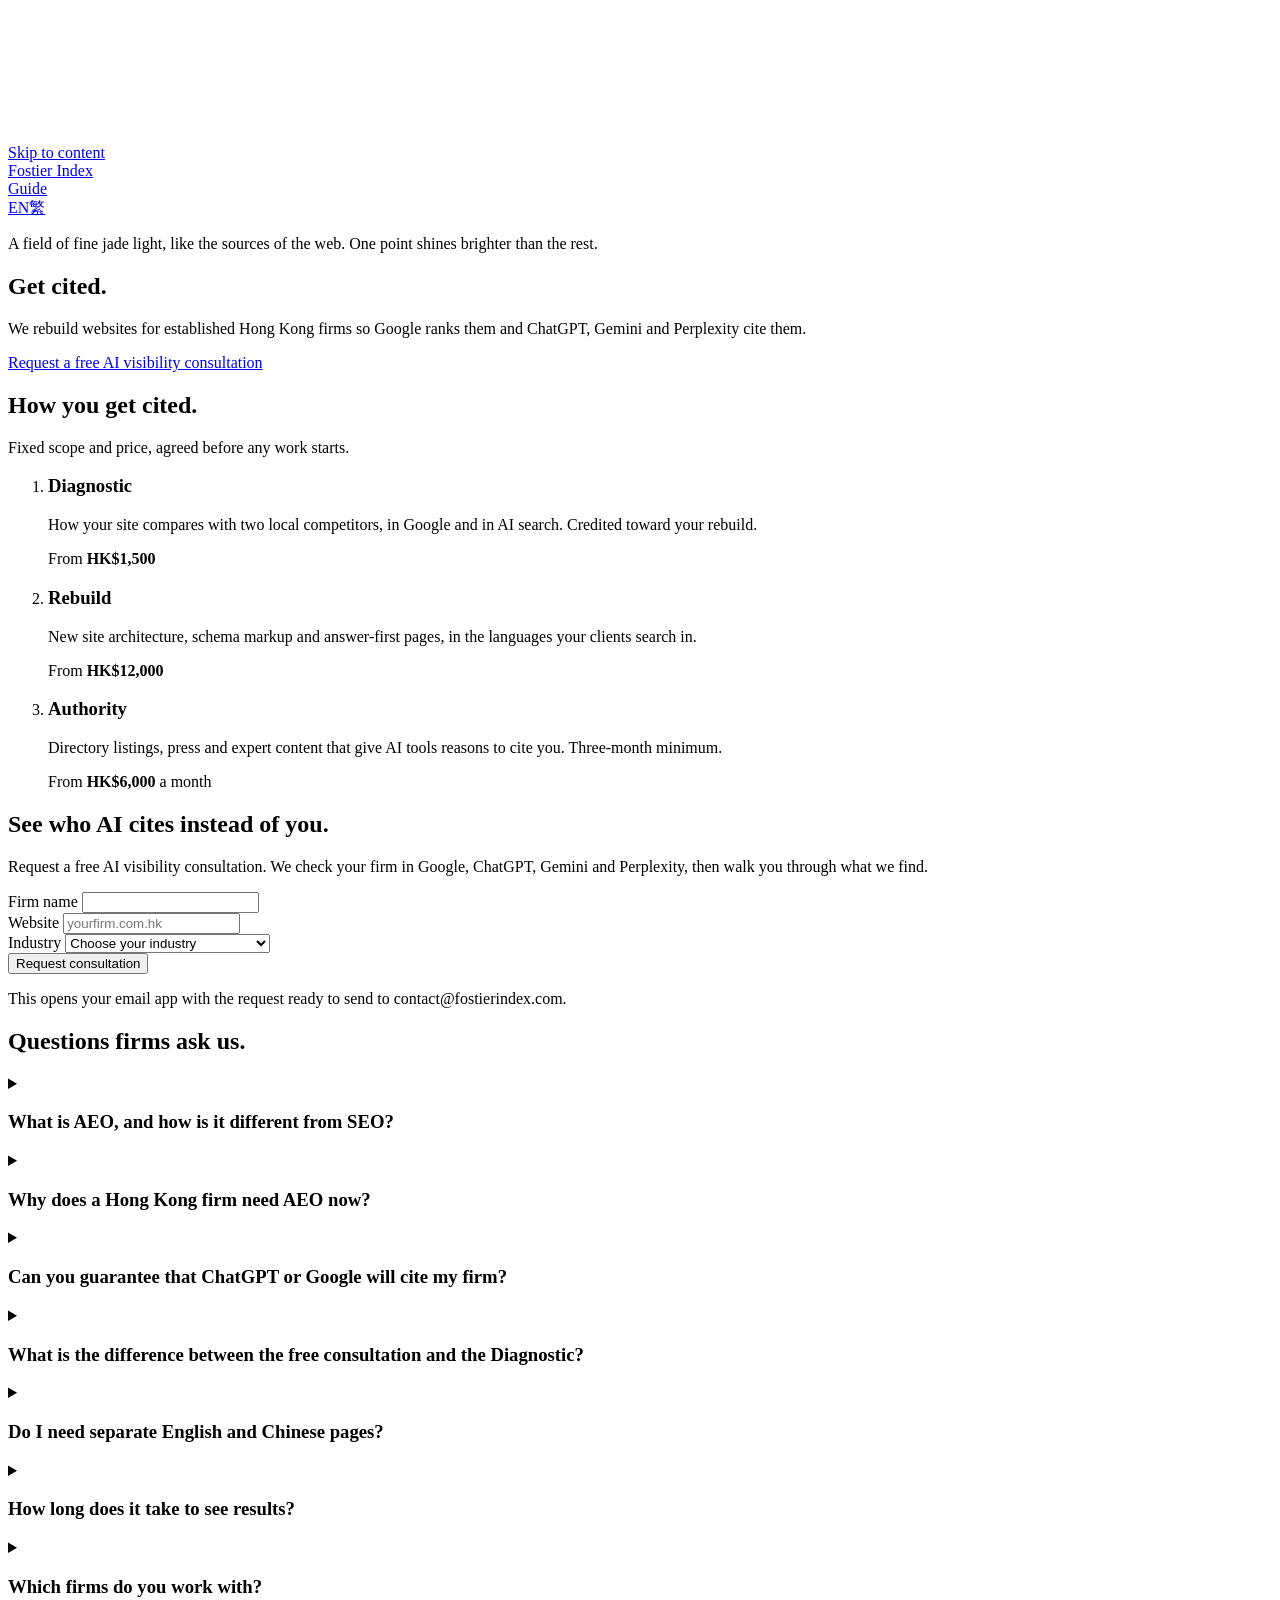
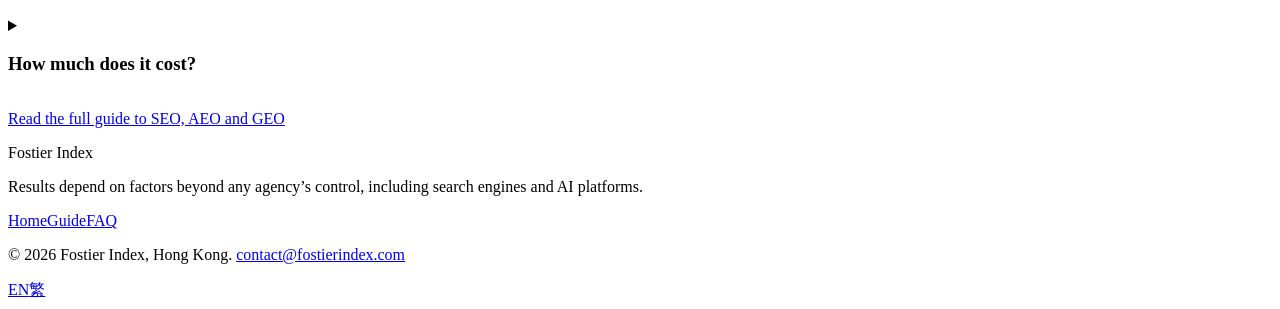
==== commit fe3e666e: "New logo; trim home page to a collapsible FAQ - New jade FI logo: logo.png (800 px, also the apple-t" ====
--- a/site/index.html
+++ b/site/index.html
@@ -21,12 +21,13 @@
 <meta property="og:locale:alternate" content="zh_HK">
 <meta name="twitter:card" content="summary_large_image">
 <meta name="theme-color" content="#030A08">
-<link rel="icon" href="/assets/favicon.svg?v=d45d0d1fda" type="image/svg+xml">
+<link rel="icon" href="/assets/favicon.svg?v=5ea72d914c" type="image/svg+xml">
+<link rel="apple-touch-icon" href="/assets/logo.png?v=bf18840b6b">
 <link rel="preconnect" href="https://fonts.googleapis.com">
 <link rel="preconnect" href="https://fonts.gstatic.com" crossorigin>
 <link rel="stylesheet" href="https://fonts.googleapis.com/css2?family=Host+Grotesk:wght@300..700&family=Noto+Sans+TC:wght@400;500;700&display=swap">
-<link rel="stylesheet" href="/assets/styles.css?v=5ec2d3585e">
-<script type="application/ld+json">{"@context":"https://schema.org","@graph":[{"@type":"ProfessionalService","@id":"https://fostierindex.com/#org","name":"Fostier Index","url":"https://fostierindex.com/","logo":{"@type":"ImageObject","@id":"https://fostierindex.com/#logo","url":"https://fostierindex.com/assets/logo.png","contentUrl":"https://fostierindex.com/assets/logo.png","width":512,"height":512,"caption":"Fostier Index"},"image":"https://fostierindex.com/assets/og.png","description":"Fostier Index rebuilds websites for established Hong Kong firms so Google ranks them and ChatGPT, Gemini and Perplexity cite them.","slogan":"Get cited.","email":"contact@fostierindex.com","address":{"@type":"PostalAddress","addressLocality":"Hong Kong","addressCountry":"HK"},"areaServed":{"@type":"AdministrativeArea","name":"Hong Kong","sameAs":"https://www.wikidata.org/wiki/Q8646"},"availableLanguage":[{"@type":"Language","name":"English","alternateName":"en"},{"@type":"Language","name":"Chinese (Traditional, Hong Kong)","alternateName":"zh-Hant-HK"}],"contactPoint":[{"@type":"ContactPoint","contactType":"sales","email":"contact@fostierindex.com","url":"https://fostierindex.com/#consult","areaServed":"HK","availableLanguage":["English","Chinese"]}],"knowsAbout":["Search engine optimization","Answer engine optimization","Generative engine optimization","Structured data","International SEO"],"hasOfferCatalog":{"@type":"OfferCatalog","name":"How you get cited.","itemListElement":[{"@type":"Offer","itemOffered":{"@id":"https://fostierindex.com/#service-diagnostic"},"priceSpecification":{"@type":"PriceSpecification","priceCurrency":"HKD","minPrice":1500},"url":"https://fostierindex.com/#services"},{"@type":"Offer","itemOffered":{"@id":"https://fostierindex.com/#service-rebuild"},"priceSpecification":{"@type":"PriceSpecification","priceCurrency":"HKD","minPrice":12000},"url":"https://fostierindex.com/#services"},{"@type":"Offer","itemOffered":{"@id":"https://fostierindex.com/#service-authority"},"priceSpecification":{"@type":"UnitPriceSpecification","priceCurrency":"HKD","minPrice":6000,"unitCode":"MON","referenceQuantity":{"@type":"QuantitativeValue","value":1,"unitCode":"MON"}},"url":"https://fostierindex.com/#services"}]}},{"@type":"WebSite","@id":"https://fostierindex.com/#website","url":"https://fostierindex.com/","name":"Fostier Index","inLanguage":["en","zh-Hant-HK"],"publisher":{"@id":"https://fostierindex.com/#org"}},{"@type":"Service","@id":"https://fostierindex.com/#service-diagnostic","name":"AEO/GEO Diagnostic","description":"How your site compares with two local competitors, in Google and in AI search. Credited toward your rebuild.","serviceType":"AEO and GEO audit","provider":{"@id":"https://fostierindex.com/#org"},"areaServed":{"@type":"AdministrativeArea","name":"Hong Kong","sameAs":"https://www.wikidata.org/wiki/Q8646"},"availableLanguage":[{"@type":"Language","name":"English","alternateName":"en"},{"@type":"Language","name":"Chinese (Traditional, Hong Kong)","alternateName":"zh-Hant-HK"}],"offers":{"@type":"Offer","priceSpecification":{"@type":"PriceSpecification","priceCurrency":"HKD","minPrice":1500}}},{"@type":"Service","@id":"https://fostierindex.com/#service-rebuild","name":"SEO/GEO website rebuild","description":"New site architecture, schema markup and answer-first pages, in the languages your clients search in.","serviceType":"Website redesign for SEO, AEO and GEO","provider":{"@id":"https://fostierindex.com/#org"},"areaServed":{"@type":"AdministrativeArea","name":"Hong Kong","sameAs":"https://www.wikidata.org/wiki/Q8646"},"availableLanguage":[{"@type":"Language","name":"English","alternateName":"en"},{"@type":"Language","name":"Chinese (Traditional, Hong Kong)","alternateName":"zh-Hant-HK"}],"offers":{"@type":"Offer","priceSpecification":{"@type":"PriceSpecification","priceCurrency":"HKD","minPrice":12000}}},{"@type":"Service","@id":"https://fostierindex.com/#service-authority","name":"Monthly authority and GEO retainer","description":"Directory listings, press and expert content that give AI tools reasons to cite you. Three-month minimum.","serviceType":"Authority building and GEO retainer","provider":{"@id":"https://fostierindex.com/#org"},"areaServed":{"@type":"AdministrativeArea","name":"Hong Kong","sameAs":"https://www.wikidata.org/wiki/Q8646"},"availableLanguage":[{"@type":"Language","name":"English","alternateName":"en"},{"@type":"Language","name":"Chinese (Traditional, Hong Kong)","alternateName":"zh-Hant-HK"}],"offers":{"@type":"Offer","priceSpecification":{"@type":"UnitPriceSpecification","priceCurrency":"HKD","minPrice":6000,"unitCode":"MON","referenceQuantity":{"@type":"QuantitativeValue","value":1,"unitCode":"MON"}}}},{"@type":"WebPage","@id":"https://fostierindex.com/#page","url":"https://fostierindex.com/","name":"Fostier Index | Get your Hong Kong firm cited by AI search","description":"Fostier Index rebuilds websites for established Hong Kong firms so Google ranks them and ChatGPT, Gemini and Perplexity cite them.","inLanguage":"en","isPartOf":{"@id":"https://fostierindex.com/#website"},"about":{"@id":"https://fostierindex.com/#org"},"primaryImageOfPage":{"@type":"ImageObject","url":"https://fostierindex.com/assets/og.png"},"dateModified":"2026-11-28","hasPart":[{"@id":"https://fostierindex.com/#faq"},{"@id":"https://fostierindex.com/#definitions"}]},{"@type":"FAQPage","@id":"https://fostierindex.com/#faq","url":"https://fostierindex.com/#faq","name":"Questions firms ask us.","inLanguage":"en","isPartOf":{"@id":"https://fostierindex.com/#page"},"mainEntity":[{"@type":"Question","name":"What is AEO, and how is it different from SEO?","acceptedAnswer":{"@type":"Answer","text":"SEO gets your pages ranked in search results. AEO gets your firm quoted or named inside the answer itself, in Google AI Overviews, ChatGPT, Gemini or Perplexity. The two overlap: answer engines mostly cite pages that search engines already index and trust, so AEO builds on SEO rather than replacing it."}},{"@type":"Question","name":"Why does a Hong Kong firm need AEO now?","acceptedAnswer":{"@type":"Answer","text":"Many clients now ask an AI assistant before they search or call. When someone asks which firm to use, the assistant names only a few. If yours isn’t one of them, you aren’t on the shortlist, however good your website looks."}},{"@type":"Question","name":"Can you guarantee that ChatGPT or Google will cite my firm?","acceptedAnswer":{"@type":"Answer","text":"No. No agency controls what search engines or AI platforms show. What we can do is remove the reasons they pass you over: pages they can’t read, answers they can’t quote, and a firm the rest of the web doesn’t mention. Scope and price are agreed before we start."}},{"@type":"Question","name":"What is the difference between the free consultation and the Diagnostic?","acceptedAnswer":{"@type":"Answer","text":"In the free consultation we check your firm in Google, ChatGPT, Gemini and Perplexity and walk you through what we find. The Diagnostic goes further: it compares your site with two local competitors in Google and in AI search. It starts from HK$1,500, and the fee is credited toward a rebuild."}},{"@type":"Question","name":"Do I need separate English and Chinese pages?","acceptedAnswer":{"@type":"Answer","text":"Yes, if your clients search in both languages. AI tools answer in the language of the question and tend to favour sources written in that language. A machine translation rarely matches how people in Hong Kong phrase a question in Traditional Chinese, so each version should be written for its readers and linked with hreflang tags."}},{"@type":"Question","name":"How long does it take to see results?","acceptedAnswer":{"@type":"Answer","text":"It depends on how often search engines and AI tools revisit your site, and on your competition. Technical fixes can be picked up within weeks. Authority from directories, press and expert content builds over months, which is why the Authority service has a three-month minimum."}},{"@type":"Question","name":"Which firms do you work with?","acceptedAnswer":{"@type":"Answer","text":"Established Hong Kong firms whose clients research carefully before they choose: law firms, medical and dental clinics, wealth and immigration advisers, B2B consultancies, and property and luxury businesses."}},{"@type":"Question","name":"How much does it cost?","acceptedAnswer":{"@type":"Answer","text":"Prices are fixed and agreed before work starts. The Diagnostic starts from HK$1,500, a website rebuild from HK$12,000, and the Authority service from HK$6,000 a month, with a three-month minimum."}}]},{"@type":"DefinedTermSet","@id":"https://fostierindex.com/#definitions","name":"SEO, AEO and GEO, in plain terms.","inLanguage":"en","hasDefinedTerm":[{"@type":"DefinedTerm","@id":"https://fostierindex.com/#term-seo","name":"Search engine optimisation","alternateName":"SEO","description":"Search engine optimisation (SEO) is the work of making your website easy for Google and Bing to crawl, understand and rank for the searches your clients make. It is still the foundation. Google’s AI Overviews and AI Mode are built on Google Search, and ChatGPT search and Copilot rely on search indexes, so a site that search engines can’t read is invisible to AI answers too.","inDefinedTermSet":{"@id":"https://fostierindex.com/#definitions"}},{"@type":"DefinedTerm","@id":"https://fostierindex.com/#term-aeo","name":"Answer engine optimisation","alternateName":"AEO","description":"Answer engine optimisation (AEO) is the work of making your firm the source an answer engine quotes or names when someone asks a direct question. Answer engines include Google AI Overviews and AI Mode, ChatGPT, Gemini, Perplexity and Copilot. AEO favours pages that state the answer first, in clear passages that make sense on their own, backed by structured data.","inDefinedTermSet":{"@id":"https://fostierindex.com/#definitions"}},{"@type":"DefinedTerm","@id":"https://fostierindex.com/#term-geo","name":"Generative engine optimisation","alternateName":"GEO","description":"Generative engine optimisation (GEO) is the wider work of shaping what generative AI tools say about your firm and your field: whether they mention you, describe you accurately and recommend you. Beyond your own site, it depends on what the rest of the web says about you, in directories, press, reviews and expert profiles.","inDefinedTermSet":{"@id":"https://fostierindex.com/#definitions"}}]}]}</script>
+<link rel="stylesheet" href="/assets/styles.css?v=e819c1a19d">
+<script type="application/ld+json">{"@context":"https://schema.org","@graph":[{"@type":"ProfessionalService","@id":"https://fostierindex.com/#org","name":"Fostier Index","url":"https://fostierindex.com/","logo":{"@type":"ImageObject","@id":"https://fostierindex.com/#logo","url":"https://fostierindex.com/assets/logo.png","contentUrl":"https://fostierindex.com/assets/logo.png","width":800,"height":800,"caption":"Fostier Index"},"image":"https://fostierindex.com/assets/og.png","description":"Fostier Index rebuilds websites for established Hong Kong firms so Google ranks them and ChatGPT, Gemini and Perplexity cite them.","slogan":"Get cited.","email":"contact@fostierindex.com","address":{"@type":"PostalAddress","addressLocality":"Hong Kong","addressCountry":"HK"},"areaServed":{"@type":"AdministrativeArea","name":"Hong Kong","sameAs":"https://www.wikidata.org/wiki/Q8646"},"availableLanguage":[{"@type":"Language","name":"English","alternateName":"en"},{"@type":"Language","name":"Chinese (Traditional, Hong Kong)","alternateName":"zh-Hant-HK"}],"contactPoint":[{"@type":"ContactPoint","contactType":"sales","email":"contact@fostierindex.com","url":"https://fostierindex.com/#consult","areaServed":"HK","availableLanguage":["English","Chinese"]}],"sameAs":["https://www.linkedin.com/company/fostierindex"],"knowsAbout":["Search engine optimization","Answer engine optimization","Generative engine optimization","Structured data","International SEO"],"hasOfferCatalog":{"@type":"OfferCatalog","name":"How you get cited.","itemListElement":[{"@type":"Offer","itemOffered":{"@id":"https://fostierindex.com/#service-diagnostic"},"priceSpecification":{"@type":"PriceSpecification","priceCurrency":"HKD","minPrice":1500},"url":"https://fostierindex.com/#services"},{"@type":"Offer","itemOffered":{"@id":"https://fostierindex.com/#service-rebuild"},"priceSpecification":{"@type":"PriceSpecification","priceCurrency":"HKD","minPrice":12000},"url":"https://fostierindex.com/#services"},{"@type":"Offer","itemOffered":{"@id":"https://fostierindex.com/#service-authority"},"priceSpecification":{"@type":"UnitPriceSpecification","priceCurrency":"HKD","minPrice":6000,"unitCode":"MON","referenceQuantity":{"@type":"QuantitativeValue","value":1,"unitCode":"MON"}},"url":"https://fostierindex.com/#services"}]}},{"@type":"WebSite","@id":"https://fostierindex.com/#website","url":"https://fostierindex.com/","name":"Fostier Index","inLanguage":["en","zh-Hant-HK"],"publisher":{"@id":"https://fostierindex.com/#org"}},{"@type":"Service","@id":"https://fostierindex.com/#service-diagnostic","name":"AEO/GEO Diagnostic","description":"How your site compares with two local competitors, in Google and in AI search. Credited toward your rebuild.","serviceType":"AEO and GEO audit","provider":{"@id":"https://fostierindex.com/#org"},"areaServed":{"@type":"AdministrativeArea","name":"Hong Kong","sameAs":"https://www.wikidata.org/wiki/Q8646"},"availableLanguage":[{"@type":"Language","name":"English","alternateName":"en"},{"@type":"Language","name":"Chinese (Traditional, Hong Kong)","alternateName":"zh-Hant-HK"}],"offers":{"@type":"Offer","priceSpecification":{"@type":"PriceSpecification","priceCurrency":"HKD","minPrice":1500}}},{"@type":"Service","@id":"https://fostierindex.com/#service-rebuild","name":"SEO/GEO website rebuild","description":"New site architecture, schema markup and answer-first pages, in the languages your clients search in.","serviceType":"Website redesign for SEO, AEO and GEO","provider":{"@id":"https://fostierindex.com/#org"},"areaServed":{"@type":"AdministrativeArea","name":"Hong Kong","sameAs":"https://www.wikidata.org/wiki/Q8646"},"availableLanguage":[{"@type":"Language","name":"English","alternateName":"en"},{"@type":"Language","name":"Chinese (Traditional, Hong Kong)","alternateName":"zh-Hant-HK"}],"offers":{"@type":"Offer","priceSpecification":{"@type":"PriceSpecification","priceCurrency":"HKD","minPrice":12000}}},{"@type":"Service","@id":"https://fostierindex.com/#service-authority","name":"Monthly authority and GEO retainer","description":"Directory listings, press and expert content that give AI tools reasons to cite you. Three-month minimum.","serviceType":"Authority building and GEO retainer","provider":{"@id":"https://fostierindex.com/#org"},"areaServed":{"@type":"AdministrativeArea","name":"Hong Kong","sameAs":"https://www.wikidata.org/wiki/Q8646"},"availableLanguage":[{"@type":"Language","name":"English","alternateName":"en"},{"@type":"Language","name":"Chinese (Traditional, Hong Kong)","alternateName":"zh-Hant-HK"}],"offers":{"@type":"Offer","priceSpecification":{"@type":"UnitPriceSpecification","priceCurrency":"HKD","minPrice":6000,"unitCode":"MON","referenceQuantity":{"@type":"QuantitativeValue","value":1,"unitCode":"MON"}}}},{"@type":"WebPage","@id":"https://fostierindex.com/#page","url":"https://fostierindex.com/","name":"Fostier Index | Get your Hong Kong firm cited by AI search","description":"Fostier Index rebuilds websites for established Hong Kong firms so Google ranks them and ChatGPT, Gemini and Perplexity cite them.","inLanguage":"en","isPartOf":{"@id":"https://fostierindex.com/#website"},"about":{"@id":"https://fostierindex.com/#org"},"primaryImageOfPage":{"@type":"ImageObject","url":"https://fostierindex.com/assets/og.png"},"dateModified":"2026-11-28","hasPart":[{"@id":"https://fostierindex.com/#faq"}]},{"@type":"FAQPage","@id":"https://fostierindex.com/#faq","url":"https://fostierindex.com/#faq","name":"Questions firms ask us.","inLanguage":"en","isPartOf":{"@id":"https://fostierindex.com/#page"},"mainEntity":[{"@type":"Question","name":"What is AEO, and how is it different from SEO?","acceptedAnswer":{"@type":"Answer","text":"SEO gets your pages ranked in search results. AEO gets your firm quoted or named inside the answer itself, in Google AI Overviews, ChatGPT, Gemini or Perplexity. The two overlap: answer engines mostly cite pages that search engines already index and trust, so AEO builds on SEO rather than replacing it."}},{"@type":"Question","name":"Why does a Hong Kong firm need AEO now?","acceptedAnswer":{"@type":"Answer","text":"Many clients now ask an AI assistant before they search or call. When someone asks which firm to use, the assistant names only a few. If yours isn’t one of them, you aren’t on the shortlist, however good your website looks."}},{"@type":"Question","name":"Can you guarantee that ChatGPT or Google will cite my firm?","acceptedAnswer":{"@type":"Answer","text":"No. No agency controls what search engines or AI platforms show. What we can do is remove the reasons they pass you over: pages they can’t read, answers they can’t quote, and a firm the rest of the web doesn’t mention. Scope and price are agreed before we start."}},{"@type":"Question","name":"What is the difference between the free consultation and the Diagnostic?","acceptedAnswer":{"@type":"Answer","text":"In the free consultation we check your firm in Google, ChatGPT, Gemini and Perplexity and walk you through what we find. The Diagnostic goes further: it compares your site with two local competitors in Google and in AI search. It starts from HK$1,500, and the fee is credited toward a rebuild."}},{"@type":"Question","name":"Do I need separate English and Chinese pages?","acceptedAnswer":{"@type":"Answer","text":"Yes, if your clients search in both languages. AI tools answer in the language of the question and tend to favour sources written in that language. A machine translation rarely matches how people in Hong Kong phrase a question in Traditional Chinese, so each version should be written for its readers and linked with hreflang tags."}},{"@type":"Question","name":"How long does it take to see results?","acceptedAnswer":{"@type":"Answer","text":"It depends on how often search engines and AI tools revisit your site, and on your competition. Technical fixes can be picked up within weeks. Authority from directories, press and expert content builds over months, which is why the Authority service has a three-month minimum."}},{"@type":"Question","name":"Which firms do you work with?","acceptedAnswer":{"@type":"Answer","text":"Established Hong Kong firms whose clients research carefully before they choose: law firms, medical and dental clinics, wealth and immigration advisers, B2B consultancies, and property and luxury businesses."}},{"@type":"Question","name":"How much does it cost?","acceptedAnswer":{"@type":"Answer","text":"Prices are fixed and agreed before work starts. The Diagnostic starts from HK$1,500, a website rebuild from HK$12,000, and the Authority service from HK$6,000 a month, with a three-month minimum."}}]}]}</script>
 
 </head>
 <body>
@@ -105,31 +106,13 @@
     </form>
   </section>
   <div class="read">
-    <section class="read-sec" id="definitions" aria-labelledby="def-h">
-      <div class="read-head">
-        <h2 id="def-h">SEO, AEO and GEO, in plain terms.</h2>
-        <p class="sub">Three names for one job: making your firm the answer when clients search, whether they ask Google or an AI assistant.</p>
-      </div>
-      <div class="read-body">
-        <dl class="defs"><div class="def" id="term-seo"><dt>Search engine optimisation (SEO)</dt><dd>Search engine optimisation (SEO) is the work of making your website easy for Google and Bing to crawl, understand and rank for the searches your clients make. It is still the foundation. Google’s AI Overviews and AI Mode are built on Google Search, and ChatGPT search and Copilot rely on search indexes, so a site that search engines can’t read is invisible to AI answers too.</dd></div><div class="def" id="term-aeo"><dt>Answer engine optimisation (AEO)</dt><dd>Answer engine optimisation (AEO) is the work of making your firm the source an answer engine quotes or names when someone asks a direct question. Answer engines include Google AI Overviews and AI Mode, ChatGPT, Gemini, Perplexity and Copilot. AEO favours pages that state the answer first, in clear passages that make sense on their own, backed by structured data.</dd></div><div class="def" id="term-geo"><dt>Generative engine optimisation (GEO)</dt><dd>Generative engine optimisation (GEO) is the wider work of shaping what generative AI tools say about your firm and your field: whether they mention you, describe you accurately and recommend you. Beyond your own site, it depends on what the rest of the web says about you, in directories, press, reviews and expert profiles.</dd></div></dl>
-        <p class="read-note">For a Hong Kong firm, all three run in two languages. Clients search in English and in Traditional Chinese, so each language needs its own page, written the way people actually ask, and linked with hreflang tags so search engines show the right version.</p>
-        <p class="read-more"><a href="/aeo-guide/">Read the full guide to SEO, AEO and GEO for Hong Kong firms</a></p>
-      </div>
-    </section>
-
-    <section class="read-sec" id="method" aria-labelledby="method-h">
-      <div class="read-head">
-        <h2 id="method-h">How we work.</h2>
-        <p class="sub">Four steps. The scope and price of each are agreed before it starts.</p>
-      </div>
-      <ol class="steps read-body"><li><h3>Diagnose</h3><p>We put the questions your clients ask to Google, ChatGPT, Gemini and Perplexity, and compare your firm with two local competitors. You see who gets cited, and why.</p></li><li><h3>Rebuild</h3><p>We rebuild your site’s architecture, structured data and key pages so that each page answers a real client question first, in English and Traditional Chinese.</p></li><li><h3>Build authority</h3><p>We get your firm listed and mentioned where AI tools look for corroboration: directories, industry bodies, press and expert content.</p></li><li><h3>Measure</h3><p>We re-check the same questions in the same AI tools and report what changed, so decisions rest on evidence rather than guesswork.</p></li></ol>
-    </section>
-
     <section class="read-sec" id="faq" aria-labelledby="faq-h">
       <div class="read-head">
         <h2 id="faq-h">Questions firms ask us.</h2>
       </div>
-      <div class="faq read-body"><div class="qa" id="faq-1"><h3>What is AEO, and how is it different from SEO?</h3><p>SEO gets your pages ranked in search results. AEO gets your firm quoted or named inside the answer itself, in Google AI Overviews, ChatGPT, Gemini or Perplexity. The two overlap: answer engines mostly cite pages that search engines already index and trust, so AEO builds on SEO rather than replacing it.</p></div><div class="qa" id="faq-2"><h3>Why does a Hong Kong firm need AEO now?</h3><p>Many clients now ask an AI assistant before they search or call. When someone asks which firm to use, the assistant names only a few. If yours isn’t one of them, you aren’t on the shortlist, however good your website looks.</p></div><div class="qa" id="faq-3"><h3>Can you guarantee that ChatGPT or Google will cite my firm?</h3><p>No. No agency controls what search engines or AI platforms show. What we can do is remove the reasons they pass you over: pages they can’t read, answers they can’t quote, and a firm the rest of the web doesn’t mention. Scope and price are agreed before we start.</p></div><div class="qa" id="faq-4"><h3>What is the difference between the free consultation and the Diagnostic?</h3><p>In the free consultation we check your firm in Google, ChatGPT, Gemini and Perplexity and walk you through what we find. The Diagnostic goes further: it compares your site with two local competitors in Google and in AI search. It starts from HK$1,500, and the fee is credited toward a rebuild.</p></div><div class="qa" id="faq-5"><h3>Do I need separate English and Chinese pages?</h3><p>Yes, if your clients search in both languages. AI tools answer in the language of the question and tend to favour sources written in that language. A machine translation rarely matches how people in Hong Kong phrase a question in Traditional Chinese, so each version should be written for its readers and linked with hreflang tags.</p></div><div class="qa" id="faq-6"><h3>How long does it take to see results?</h3><p>It depends on how often search engines and AI tools revisit your site, and on your competition. Technical fixes can be picked up within weeks. Authority from directories, press and expert content builds over months, which is why the Authority service has a three-month minimum.</p></div><div class="qa" id="faq-7"><h3>Which firms do you work with?</h3><p>Established Hong Kong firms whose clients research carefully before they choose: law firms, medical and dental clinics, wealth and immigration advisers, B2B consultancies, and property and luxury businesses.</p></div><div class="qa" id="faq-8"><h3>How much does it cost?</h3><p>Prices are fixed and agreed before work starts. The Diagnostic starts from HK$1,500, a website rebuild from HK$12,000, and the Authority service from HK$6,000 a month, with a three-month minimum.</p></div></div>
+      <div class="faq read-body"><details class="qa" id="faq-1"><summary><h3>What is AEO, and how is it different from SEO?</h3></summary><p>SEO gets your pages ranked in search results. AEO gets your firm quoted or named inside the answer itself, in Google AI Overviews, ChatGPT, Gemini or Perplexity. The two overlap: answer engines mostly cite pages that search engines already index and trust, so AEO builds on SEO rather than replacing it.</p></details><details class="qa" id="faq-2"><summary><h3>Why does a Hong Kong firm need AEO now?</h3></summary><p>Many clients now ask an AI assistant before they search or call. When someone asks which firm to use, the assistant names only a few. If yours isn’t one of them, you aren’t on the shortlist, however good your website looks.</p></details><details class="qa" id="faq-3"><summary><h3>Can you guarantee that ChatGPT or Google will cite my firm?</h3></summary><p>No. No agency controls what search engines or AI platforms show. What we can do is remove the reasons they pass you over: pages they can’t read, answers they can’t quote, and a firm the rest of the web doesn’t mention. Scope and price are agreed before we start.</p></details><details class="qa" id="faq-4"><summary><h3>What is the difference between the free consultation and the Diagnostic?</h3></summary><p>In the free consultation we check your firm in Google, ChatGPT, Gemini and Perplexity and walk you through what we find. The Diagnostic goes further: it compares your site with two local competitors in Google and in AI search. It starts from HK$1,500, and the fee is credited toward a rebuild.</p></details><details class="qa" id="faq-5"><summary><h3>Do I need separate English and Chinese pages?</h3></summary><p>Yes, if your clients search in both languages. AI tools answer in the language of the question and tend to favour sources written in that language. A machine translation rarely matches how people in Hong Kong phrase a question in Traditional Chinese, so each version should be written for its readers and linked with hreflang tags.</p></details><details class="qa" id="faq-6"><summary><h3>How long does it take to see results?</h3></summary><p>It depends on how often search engines and AI tools revisit your site, and on your competition. Technical fixes can be picked up within weeks. Authority from directories, press and expert content builds over months, which is why the Authority service has a three-month minimum.</p></details><details class="qa" id="faq-7"><summary><h3>Which firms do you work with?</h3></summary><p>Established Hong Kong firms whose clients research carefully before they choose: law firms, medical and dental clinics, wealth and immigration advisers, B2B consultancies, and property and luxury businesses.</p></details><details class="qa" id="faq-8"><summary><h3>How much does it cost?</h3></summary><p>Prices are fixed and agreed before work starts. The Diagnostic starts from HK$1,500, a website rebuild from HK$12,000, and the Authority service from HK$6,000 a month, with a three-month minimum.</p></details>
+        <p class="read-more"><a href="/aeo-guide/">Read the full guide to SEO, AEO and GEO</a></p>
+      </div>
     </section>
   </div>
 </main>
